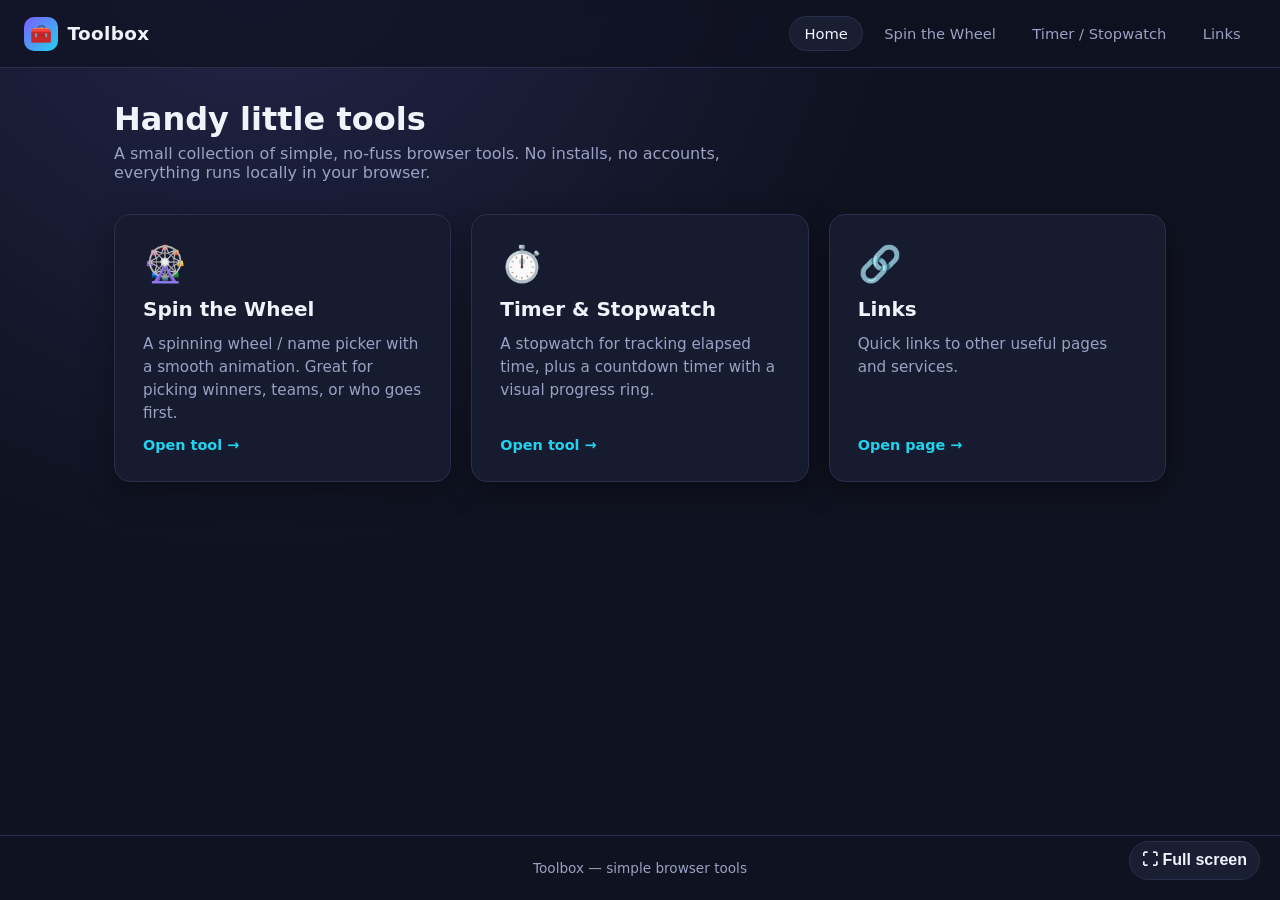
==== index.html @ f1cfe688 "Add tooling webpage: wheel picker, timer/stopwatch, and links page Static site with a home page, a c" ====
<!doctype html>
<html lang="en">
<head>
  <meta charset="UTF-8" />
  <meta name="viewport" content="width=device-width, initial-scale=1.0" />
  <title>Toolbox</title>
  <link rel="stylesheet" href="css/style.css" />
</head>
<body>
  <header class="site-header">
    <div class="brand">
      <span class="brand-mark">🧰</span>
      Toolbox
    </div>
    <nav class="site-nav">
      <a href="index.html" class="active">Home</a>
      <a href="wheel.html">Spin the Wheel</a>
      <a href="timer.html">Timer / Stopwatch</a>
      <a href="links.html">Links</a>
    </nav>
  </header>

  <main>
    <h1 class="page-title">Handy little tools</h1>
    <p class="page-subtitle">A small collection of simple, no-fuss browser tools. No installs, no accounts, everything runs locally in your browser.</p>

    <div class="card-grid">
      <a class="tool-card" href="wheel.html">
        <span class="icon">🎡</span>
        <h2>Spin the Wheel</h2>
        <p>A spinning wheel / name picker with a smooth animation. Great for picking winners, teams, or who goes first.</p>
        <span class="go">Open tool →</span>
      </a>

      <a class="tool-card" href="timer.html">
        <span class="icon">⏱️</span>
        <h2>Timer &amp; Stopwatch</h2>
        <p>A stopwatch for tracking elapsed time, plus a countdown timer with a visual progress ring.</p>
        <span class="go">Open tool →</span>
      </a>

      <a class="tool-card" href="links.html">
        <span class="icon">🔗</span>
        <h2>Links</h2>
        <p>Quick links to other useful pages and services.</p>
        <span class="go">Open page →</span>
      </a>
    </div>
  </main>

  <footer class="site-footer">Toolbox &mdash; simple browser tools</footer>
  <script src="js/fullscreen.js"></script>
</body>
</html>
---- css/style.css ----
:root {
  --bg: #0f1220;
  --bg-elevated: #1a1e33;
  --bg-card: #171b30;
  --text: #f1f3fb;
  --text-dim: #9aa1c4;
  --accent: #7c5cff;
  --accent-2: #22d3ee;
  --accent-3: #f472b6;
  --success: #34d399;
  --danger: #f87171;
  --border: #2a2f4d;
  --radius: 16px;
  --shadow: 0 10px 30px rgba(0, 0, 0, 0.35);
}

* {
  box-sizing: border-box;
}

html, body {
  margin: 0;
  padding: 0;
}

body {
  min-height: 100vh;
  background: radial-gradient(circle at 20% -10%, #23264a 0%, var(--bg) 45%) fixed;
  color: var(--text);
  font-family: "Segoe UI", system-ui, -apple-system, Roboto, sans-serif;
  display: flex;
  flex-direction: column;
}

a {
  color: inherit;
  text-decoration: none;
}

.site-header {
  display: flex;
  align-items: center;
  justify-content: space-between;
  padding: 1rem 1.5rem;
  border-bottom: 1px solid var(--border);
  background: rgba(15, 18, 32, 0.7);
  backdrop-filter: blur(8px);
  position: sticky;
  top: 0;
  z-index: 50;
}

.brand {
  display: flex;
  align-items: center;
  gap: 0.6rem;
  font-weight: 700;
  font-size: 1.15rem;
  letter-spacing: 0.02em;
}

.brand-mark {
  display: inline-grid;
  place-items: center;
  width: 34px;
  height: 34px;
  border-radius: 10px;
  background: linear-gradient(135deg, var(--accent), var(--accent-2));
  font-size: 1.1rem;
}

nav.site-nav {
  display: flex;
  gap: 0.35rem;
  flex-wrap: wrap;
}

nav.site-nav a {
  padding: 0.5rem 0.9rem;
  border-radius: 999px;
  font-size: 0.92rem;
  color: var(--text-dim);
  border: 1px solid transparent;
  transition: all 0.15s ease;
}

nav.site-nav a:hover {
  color: var(--text);
  border-color: var(--border);
}

nav.site-nav a.active {
  color: var(--text);
  background: var(--bg-elevated);
  border-color: var(--border);
}

main {
  flex: 1;
  width: 100%;
  max-width: 1100px;
  margin: 0 auto;
  padding: 2rem 1.5rem 4rem;
}

footer.site-footer {
  text-align: center;
  padding: 1.5rem;
  color: var(--text-dim);
  font-size: 0.85rem;
  border-top: 1px solid var(--border);
}

.page-title {
  font-size: 2rem;
  margin: 0 0 0.4rem;
}

.page-subtitle {
  color: var(--text-dim);
  margin: 0 0 2rem;
  max-width: 60ch;
}

.card-grid {
  display: grid;
  grid-template-columns: repeat(auto-fit, minmax(260px, 1fr));
  gap: 1.25rem;
}

.tool-card {
  background: var(--bg-card);
  border: 1px solid var(--border);
  border-radius: var(--radius);
  padding: 1.75rem;
  display: flex;
  flex-direction: column;
  gap: 0.75rem;
  box-shadow: var(--shadow);
  transition: transform 0.18s ease, border-color 0.18s ease;
}

.tool-card:hover {
  transform: translateY(-4px);
  border-color: var(--accent);
}

.tool-card .icon {
  font-size: 2.2rem;
}

.tool-card h2 {
  margin: 0;
  font-size: 1.25rem;
}

.tool-card p {
  margin: 0;
  color: var(--text-dim);
  font-size: 0.95rem;
  line-height: 1.5;
}

.tool-card .go {
  margin-top: auto;
  color: var(--accent-2);
  font-weight: 600;
  font-size: 0.9rem;
}

.panel {
  background: var(--bg-card);
  border: 1px solid var(--border);
  border-radius: var(--radius);
  padding: 1.75rem;
  box-shadow: var(--shadow);
}

.btn {
  appearance: none;
  border: 1px solid var(--border);
  background: var(--bg-elevated);
  color: var(--text);
  padding: 0.65rem 1.2rem;
  border-radius: 10px;
  font-size: 0.95rem;
  font-weight: 600;
  cursor: pointer;
  transition: all 0.15s ease;
  display: inline-flex;
  align-items: center;
  gap: 0.5rem;
}

.btn:hover {
  border-color: var(--accent);
}

.btn:active {
  transform: scale(0.97);
}

.btn:disabled {
  opacity: 0.5;
  cursor: not-allowed;
}

.btn-primary {
  background: linear-gradient(135deg, var(--accent), var(--accent-2));
  border-color: transparent;
  color: #0b0d1a;
}

.btn-primary:hover {
  filter: brightness(1.08);
}

.btn-danger {
  background: rgba(248, 113, 113, 0.12);
  border-color: rgba(248, 113, 113, 0.4);
  color: #ffb4b4;
}

.btn-ghost {
  background: transparent;
}

.btn-row {
  display: flex;
  flex-wrap: wrap;
  gap: 0.6rem;
  align-items: center;
}

.fullscreen-controls {
  position: fixed;
  bottom: 1.25rem;
  right: 1.25rem;
  display: flex;
  gap: 0.5rem;
  z-index: 60;
}

.fullscreen-controls .btn {
  padding: 0.6rem 0.75rem;
  border-radius: 999px;
  font-size: 1rem;
}

textarea, input[type="text"], input[type="number"] {
  font-family: inherit;
  background: var(--bg);
  border: 1px solid var(--border);
  color: var(--text);
  border-radius: 10px;
  padding: 0.6rem 0.8rem;
  font-size: 0.95rem;
}

textarea:focus, input:focus {
  outline: none;
  border-color: var(--accent);
}

.links-grid {
  display: grid;
  grid-template-columns: repeat(auto-fit, minmax(280px, 1fr));
  gap: 1.25rem;
}

.link-card {
  background: var(--bg-card);
  border: 1px solid var(--border);
  border-radius: var(--radius);
  padding: 2rem;
  display: flex;
  flex-direction: column;
  gap: 1rem;
  align-items: flex-start;
  box-shadow: var(--shadow);
}

.link-card .icon {
  font-size: 2.5rem;
}

.link-card h2 {
  margin: 0;
}

.link-card p {
  margin: 0;
  color: var(--text-dim);
}

@media (max-width: 640px) {
  .site-header {
    flex-direction: column;
    align-items: flex-start;
    gap: 0.75rem;
  }
}
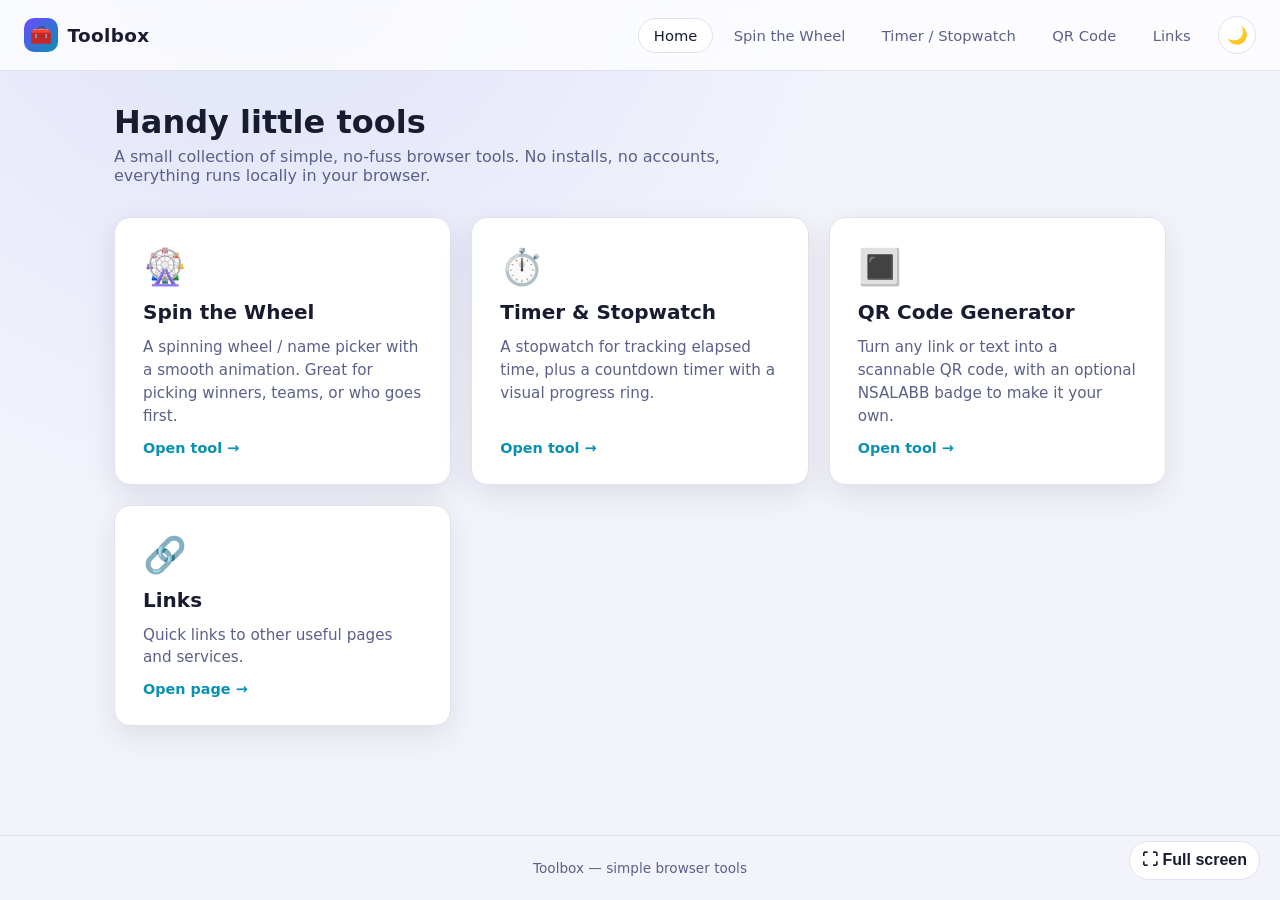
==== commit 35c94a82: "Add favicon/meta tags, light/dark theme, persistence, spacebar spin, and QR generator - Add favicon." ====
--- a/index.html
+++ b/index.html
@@ -2,8 +2,23 @@
 <html lang="en">
 <head>
   <meta charset="UTF-8" />
+  <script>
+    (function () {
+      try {
+        var t = localStorage.getItem("toolbox-theme");
+        if (!t) t = window.matchMedia("(prefers-color-scheme: light)").matches ? "light" : "dark";
+        document.documentElement.setAttribute("data-theme", t);
+      } catch (e) {}
+    })();
+  </script>
   <meta name="viewport" content="width=device-width, initial-scale=1.0" />
   <title>Toolbox</title>
+  <meta name="description" content="A small collection of simple browser tools: a spin-the-wheel name picker, a timer/stopwatch, and a QR code generator." />
+  <meta property="og:title" content="Toolbox" />
+  <meta property="og:description" content="Simple browser tools — wheel picker, timer/stopwatch, QR generator, and links." />
+  <meta property="og:type" content="website" />
+  <meta name="theme-color" content="#7c5cff" />
+  <link rel="icon" href="favicon.svg" type="image/svg+xml" />
   <link rel="stylesheet" href="css/style.css" />
 </head>
 <body>
@@ -16,6 +31,7 @@
       <a href="index.html" class="active">Home</a>
       <a href="wheel.html">Spin the Wheel</a>
       <a href="timer.html">Timer / Stopwatch</a>
+      <a href="qr.html">QR Code</a>
       <a href="links.html">Links</a>
     </nav>
   </header>
@@ -39,6 +55,13 @@
         <span class="go">Open tool →</span>
       </a>
 
+      <a class="tool-card" href="qr.html">
+        <span class="icon">🔳</span>
+        <h2>QR Code Generator</h2>
+        <p>Turn any link or text into a scannable QR code, with an optional NSALABB badge to make it your own.</p>
+        <span class="go">Open tool →</span>
+      </a>
+
       <a class="tool-card" href="links.html">
         <span class="icon">🔗</span>
         <h2>Links</h2>
@@ -49,6 +72,7 @@
   </main>
 
   <footer class="site-footer">Toolbox &mdash; simple browser tools</footer>
+  <script src="js/theme.js"></script>
   <script src="js/fullscreen.js"></script>
 </body>
 </html>
--- a/css/style.css
+++ b/css/style.css
@@ -1,7 +1,9 @@
 :root {
   --bg: #0f1220;
+  --bg-glow: #23264a;
   --bg-elevated: #1a1e33;
   --bg-card: #171b30;
+  --header-bg: rgba(15, 18, 32, 0.7);
   --text: #f1f3fb;
   --text-dim: #9aa1c4;
   --accent: #7c5cff;
@@ -14,6 +16,23 @@
   --shadow: 0 10px 30px rgba(0, 0, 0, 0.35);
 }
 
+:root[data-theme="light"] {
+  --bg: #f3f4fb;
+  --bg-glow: #dfe2fa;
+  --bg-elevated: #ffffff;
+  --bg-card: #ffffff;
+  --header-bg: rgba(255, 255, 255, 0.75);
+  --text: #191c30;
+  --text-dim: #5b6089;
+  --accent: #6d4aff;
+  --accent-2: #0891b2;
+  --accent-3: #db2777;
+  --success: #059669;
+  --danger: #dc2626;
+  --border: #dfe1f2;
+  --shadow: 0 10px 30px rgba(25, 28, 48, 0.1);
+}
+
 * {
   box-sizing: border-box;
 }
@@ -25,11 +44,12 @@
 
 body {
   min-height: 100vh;
-  background: radial-gradient(circle at 20% -10%, #23264a 0%, var(--bg) 45%) fixed;
+  background: radial-gradient(circle at 20% -10%, var(--bg-glow) 0%, var(--bg) 45%) fixed;
   color: var(--text);
   font-family: "Segoe UI", system-ui, -apple-system, Roboto, sans-serif;
   display: flex;
   flex-direction: column;
+  transition: background-color 0.2s ease, color 0.2s ease;
 }
 
 a {
@@ -41,9 +61,10 @@
   display: flex;
   align-items: center;
   justify-content: space-between;
+  gap: 1rem;
   padding: 1rem 1.5rem;
   border-bottom: 1px solid var(--border);
-  background: rgba(15, 18, 32, 0.7);
+  background: var(--header-bg);
   backdrop-filter: blur(8px);
   position: sticky;
   top: 0;
@@ -69,6 +90,13 @@
   font-size: 1.1rem;
 }
 
+.header-right {
+  display: flex;
+  align-items: center;
+  gap: 0.75rem;
+  flex-wrap: wrap;
+}
+
 nav.site-nav {
   display: flex;
   gap: 0.35rem;
@@ -93,6 +121,30 @@
   color: var(--text);
   background: var(--bg-elevated);
   border-color: var(--border);
+}
+
+.theme-toggle-btn {
+  appearance: none;
+  width: 38px;
+  height: 38px;
+  flex: none;
+  display: inline-grid;
+  place-items: center;
+  border-radius: 999px;
+  border: 1px solid var(--border);
+  background: var(--bg-elevated);
+  color: var(--text);
+  font-size: 1.05rem;
+  cursor: pointer;
+  transition: border-color 0.15s ease, transform 0.15s ease;
+}
+
+.theme-toggle-btn:hover {
+  border-color: var(--accent);
+}
+
+.theme-toggle-btn:active {
+  transform: scale(0.94);
 }
 
 main {
@@ -120,6 +172,16 @@
   color: var(--text-dim);
   margin: 0 0 2rem;
   max-width: 60ch;
+}
+
+kbd {
+  display: inline-block;
+  padding: 0.1rem 0.5rem;
+  border-radius: 6px;
+  border: 1px solid var(--border);
+  background: var(--bg-elevated);
+  font-family: inherit;
+  font-size: 0.85em;
 }
 
 .card-grid {
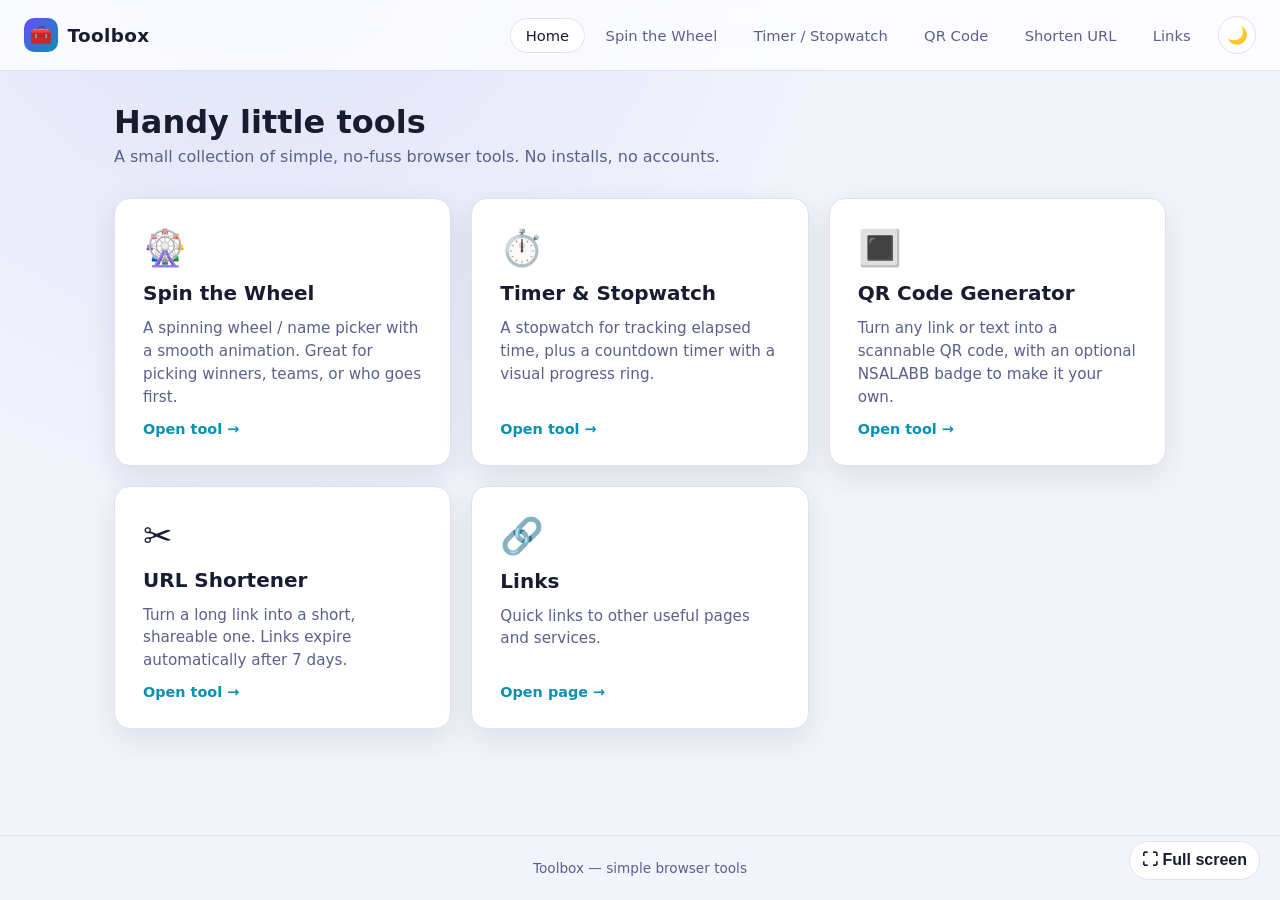
==== commit ba6adcf2: "Add URL shortener backed by Pages Functions + KV Adds a real URL shortener (not just client-side enc" ====
--- a/index.html
+++ b/index.html
@@ -13,9 +13,9 @@
   </script>
   <meta name="viewport" content="width=device-width, initial-scale=1.0" />
   <title>Toolbox</title>
-  <meta name="description" content="A small collection of simple browser tools: a spin-the-wheel name picker, a timer/stopwatch, and a QR code generator." />
+  <meta name="description" content="A small collection of simple browser tools: a spin-the-wheel name picker, a timer/stopwatch, a QR code generator, and a URL shortener." />
   <meta property="og:title" content="Toolbox" />
-  <meta property="og:description" content="Simple browser tools — wheel picker, timer/stopwatch, QR generator, and links." />
+  <meta property="og:description" content="Simple browser tools — wheel picker, timer/stopwatch, QR generator, URL shortener, and links." />
   <meta property="og:type" content="website" />
   <meta name="theme-color" content="#7c5cff" />
   <link rel="icon" href="favicon.svg" type="image/svg+xml" />
@@ -32,13 +32,14 @@
       <a href="wheel.html">Spin the Wheel</a>
       <a href="timer.html">Timer / Stopwatch</a>
       <a href="qr.html">QR Code</a>
+      <a href="shorten.html">Shorten URL</a>
       <a href="links.html">Links</a>
     </nav>
   </header>
 
   <main>
     <h1 class="page-title">Handy little tools</h1>
-    <p class="page-subtitle">A small collection of simple, no-fuss browser tools. No installs, no accounts, everything runs locally in your browser.</p>
+    <p class="page-subtitle">A small collection of simple, no-fuss browser tools. No installs, no accounts.</p>
 
     <div class="card-grid">
       <a class="tool-card" href="wheel.html">
@@ -62,6 +63,13 @@
         <span class="go">Open tool →</span>
       </a>
 
+      <a class="tool-card" href="shorten.html">
+        <span class="icon">✂️</span>
+        <h2>URL Shortener</h2>
+        <p>Turn a long link into a short, shareable one. Links expire automatically after 7 days.</p>
+        <span class="go">Open tool →</span>
+      </a>
+
       <a class="tool-card" href="links.html">
         <span class="icon">🔗</span>
         <h2>Links</h2>
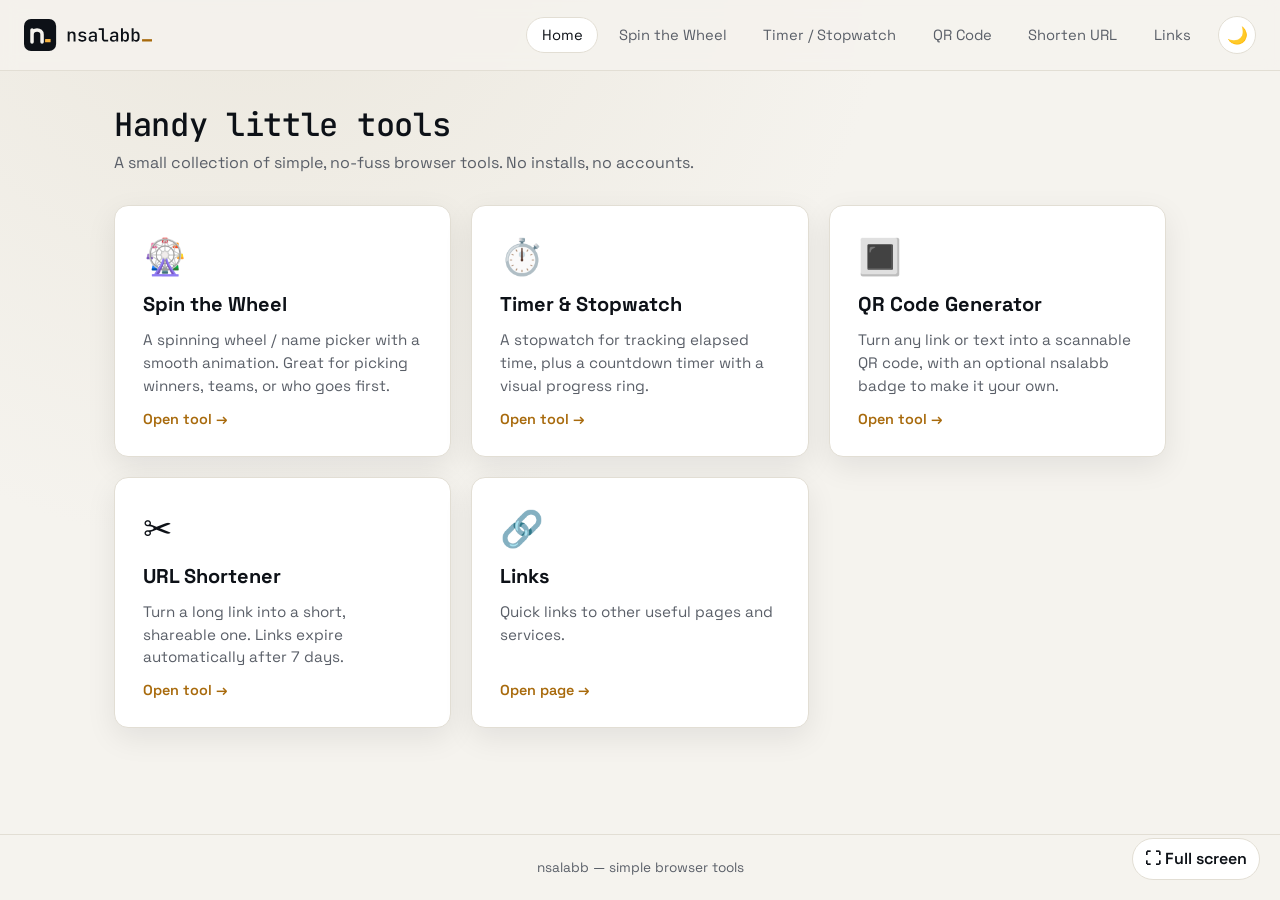
==== commit 82822911: "Rebrand the site to the nsalabb brand kit Replaces the "Toolbox" branding with the nsalabb "Prompt" " ====
--- a/index.html
+++ b/index.html
@@ -12,21 +12,27 @@
     })();
   </script>
   <meta name="viewport" content="width=device-width, initial-scale=1.0" />
-  <title>Toolbox</title>
+  <title>nsalabb tools</title>
   <meta name="description" content="A small collection of simple browser tools: a spin-the-wheel name picker, a timer/stopwatch, a QR code generator, and a URL shortener." />
-  <meta property="og:title" content="Toolbox" />
+  <meta property="og:title" content="nsalabb tools" />
   <meta property="og:description" content="Simple browser tools — wheel picker, timer/stopwatch, QR generator, URL shortener, and links." />
   <meta property="og:type" content="website" />
-  <meta name="theme-color" content="#7c5cff" />
-  <link rel="icon" href="favicon.svg" type="image/svg+xml" />
+  <meta name="theme-color" content="#0D1117" />
+  <link rel="icon" href="/favicon.ico" sizes="48x48" />
+  <link rel="icon" href="/favicon.svg" type="image/svg+xml" />
+  <link rel="apple-touch-icon" href="/apple-touch-icon.png" />
+  <link rel="manifest" href="/site.webmanifest" />
+  <link rel="preconnect" href="https://fonts.googleapis.com" />
+  <link rel="preconnect" href="https://fonts.gstatic.com" crossorigin />
+  <link rel="stylesheet" href="https://fonts.googleapis.com/css2?family=JetBrains+Mono:wght@500&family=Space+Grotesk:wght@400;500;600;700&display=swap" />
   <link rel="stylesheet" href="css/style.css" />
 </head>
 <body>
   <header class="site-header">
-    <div class="brand">
-      <span class="brand-mark">🧰</span>
-      Toolbox
-    </div>
+    <a class="brand" href="index.html" aria-label="nsalabb tools home">
+      <img class="brand-logo brand-logo-dark" src="img/brand/nsalabb-lockup-dark.svg" alt="nsalabb" width="129" height="32" />
+      <img class="brand-logo brand-logo-light" src="img/brand/nsalabb-lockup-light.svg" alt="nsalabb" width="129" height="32" />
+    </a>
     <nav class="site-nav">
       <a href="index.html" class="active">Home</a>
       <a href="wheel.html">Spin the Wheel</a>
@@ -59,7 +65,7 @@
       <a class="tool-card" href="qr.html">
         <span class="icon">🔳</span>
         <h2>QR Code Generator</h2>
-        <p>Turn any link or text into a scannable QR code, with an optional NSALABB badge to make it your own.</p>
+        <p>Turn any link or text into a scannable QR code, with an optional nsalabb badge to make it your own.</p>
         <span class="go">Open tool →</span>
       </a>
 
@@ -79,7 +85,7 @@
     </div>
   </main>
 
-  <footer class="site-footer">Toolbox &mdash; simple browser tools</footer>
+  <footer class="site-footer">nsalabb &mdash; simple browser tools</footer>
   <script src="js/theme.js"></script>
   <script src="js/fullscreen.js"></script>
 </body>
--- a/css/style.css
+++ b/css/style.css
@@ -1,36 +1,43 @@
 :root {
-  --bg: #0f1220;
-  --bg-glow: #23264a;
-  --bg-elevated: #1a1e33;
-  --bg-card: #171b30;
-  --header-bg: rgba(15, 18, 32, 0.7);
-  --text: #f1f3fb;
-  --text-dim: #9aa1c4;
-  --accent: #7c5cff;
-  --accent-2: #22d3ee;
-  --accent-3: #f472b6;
-  --success: #34d399;
+  /* nsalabb brand: ink #0D1117, panel #161B22, paper #F5F3EE, amber #F5B342, amber-deep #A86A0C */
+  --bg: #0d1117;
+  --bg-glow: #161b22;
+  --bg-elevated: #1c222b;
+  --bg-card: #161b22;
+  --header-bg: rgba(13, 17, 23, 0.82);
+  --text: #f5f3ee;
+  --text-dim: #9da3ad;
+  --accent: #f5b342;
+  --accent-2: #f5b342;
+  --accent-3: #f5b342;
+  --primary-bg: #f5b342;
+  --primary-text: #0d1117;
+  --success: #3fb950;
   --danger: #f87171;
-  --border: #2a2f4d;
-  --radius: 16px;
+  --border: #272d37;
+  --radius: 14px;
   --shadow: 0 10px 30px rgba(0, 0, 0, 0.35);
+  --font-ui: "Space Grotesk", system-ui, -apple-system, "Segoe UI", Roboto, sans-serif;
+  --font-mono: "JetBrains Mono", ui-monospace, SFMono-Regular, Menlo, Consolas, monospace;
 }
 
 :root[data-theme="light"] {
-  --bg: #f3f4fb;
-  --bg-glow: #dfe2fa;
+  --bg: #f5f3ee;
+  --bg-glow: #ebe7dd;
   --bg-elevated: #ffffff;
   --bg-card: #ffffff;
-  --header-bg: rgba(255, 255, 255, 0.75);
-  --text: #191c30;
-  --text-dim: #5b6089;
-  --accent: #6d4aff;
-  --accent-2: #0891b2;
-  --accent-3: #db2777;
-  --success: #059669;
+  --header-bg: rgba(245, 243, 238, 0.85);
+  --text: #0d1117;
+  --text-dim: #5a5f68;
+  --accent: #a86a0c;
+  --accent-2: #a86a0c;
+  --accent-3: #a86a0c;
+  --primary-bg: #0d1117;
+  --primary-text: #f5f3ee;
+  --success: #1a7f37;
   --danger: #dc2626;
-  --border: #dfe1f2;
-  --shadow: 0 10px 30px rgba(25, 28, 48, 0.1);
+  --border: #e2ded4;
+  --shadow: 0 10px 30px rgba(13, 17, 23, 0.08);
 }
 
 * {
@@ -43,10 +50,11 @@
 }
 
 body {
+  accent-color: var(--accent);
   min-height: 100vh;
   background: radial-gradient(circle at 20% -10%, var(--bg-glow) 0%, var(--bg) 45%) fixed;
   color: var(--text);
-  font-family: "Segoe UI", system-ui, -apple-system, Roboto, sans-serif;
+  font-family: var(--font-ui);
   display: flex;
   flex-direction: column;
   transition: background-color 0.2s ease, color 0.2s ease;
@@ -74,20 +82,24 @@
 .brand {
   display: flex;
   align-items: center;
-  gap: 0.6rem;
-  font-weight: 700;
-  font-size: 1.15rem;
-  letter-spacing: 0.02em;
-}
-
-.brand-mark {
-  display: inline-grid;
-  place-items: center;
-  width: 34px;
-  height: 34px;
-  border-radius: 10px;
-  background: linear-gradient(135deg, var(--accent), var(--accent-2));
-  font-size: 1.1rem;
+}
+
+.brand-logo {
+  display: block;
+  height: 32px;
+  width: auto;
+}
+
+.brand-logo-light {
+  display: none;
+}
+
+:root[data-theme="light"] .brand-logo-dark {
+  display: none;
+}
+
+:root[data-theme="light"] .brand-logo-light {
+  display: block;
 }
 
 .header-right {
@@ -164,6 +176,9 @@
 }
 
 .page-title {
+  font-family: var(--font-mono);
+  font-weight: 500;
+  letter-spacing: -0.01em;
   font-size: 2rem;
   margin: 0 0 0.4rem;
 }
@@ -240,6 +255,7 @@
 
 .btn {
   appearance: none;
+  font-family: inherit;
   border: 1px solid var(--border);
   background: var(--bg-elevated);
   color: var(--text);
@@ -268,9 +284,9 @@
 }
 
 .btn-primary {
-  background: linear-gradient(135deg, var(--accent), var(--accent-2));
+  background: var(--primary-bg);
   border-color: transparent;
-  color: #0b0d1a;
+  color: var(--primary-text);
 }
 
 .btn-primary:hover {
@@ -309,7 +325,7 @@
   font-size: 1rem;
 }
 
-textarea, input[type="text"], input[type="number"] {
+textarea, input[type="text"], input[type="number"], input[type="url"] {
   font-family: inherit;
   background: var(--bg);
   border: 1px solid var(--border);
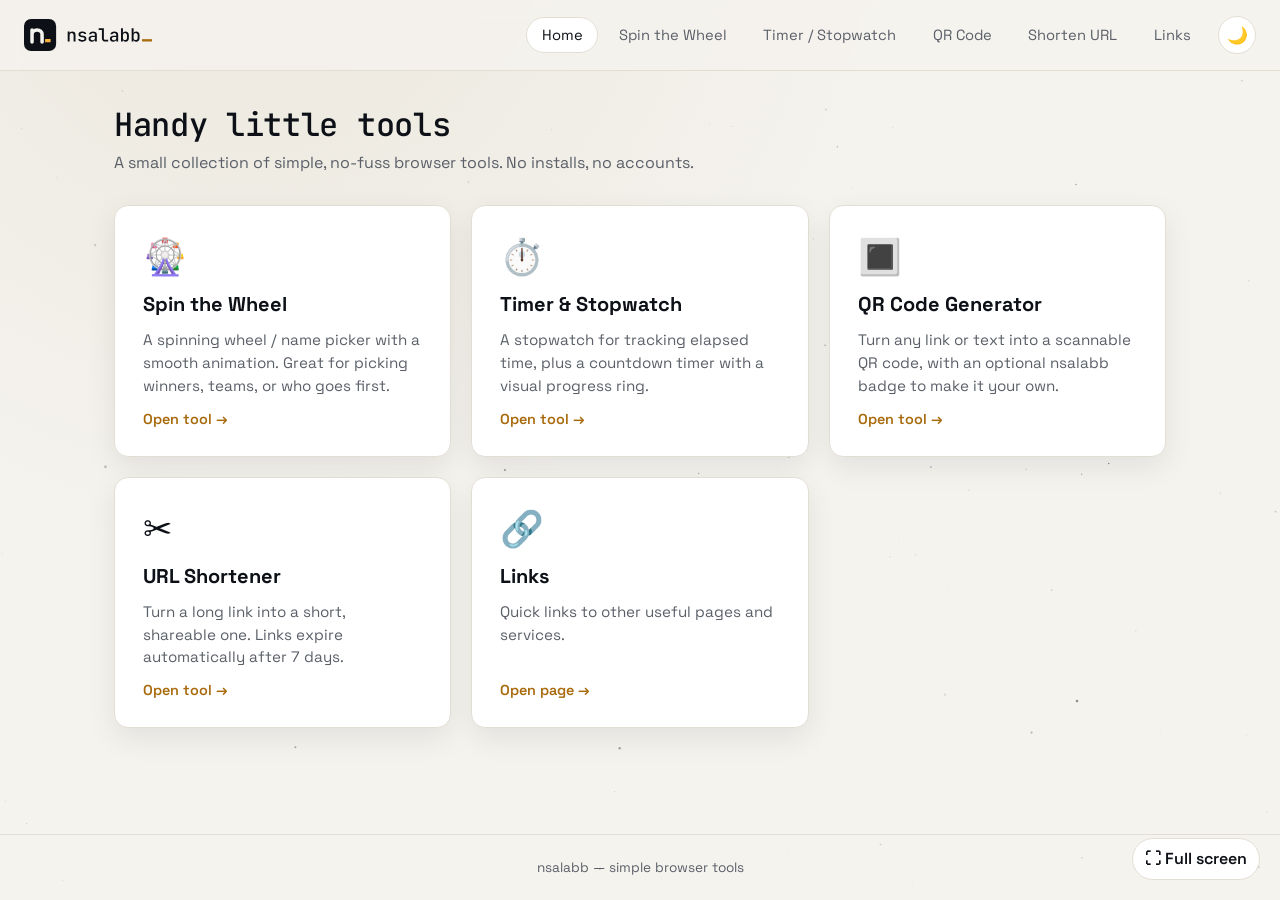
==== commit feb27881: "Add the shared nsalabb twinkling starfield background Adds js/starfield.js (the same starfield used " ====
--- a/index.html
+++ b/index.html
@@ -87,6 +87,7 @@
 
   <footer class="site-footer">nsalabb &mdash; simple browser tools</footer>
   <script src="js/theme.js"></script>
+  <script src="js/starfield.js"></script>
   <script src="js/fullscreen.js"></script>
 </body>
 </html>
--- a/css/style.css
+++ b/css/style.css
@@ -19,6 +19,9 @@
   --shadow: 0 10px 30px rgba(0, 0, 0, 0.35);
   --font-ui: "Space Grotesk", system-ui, -apple-system, "Segoe UI", Roboto, sans-serif;
   --font-mono: "JetBrains Mono", ui-monospace, SFMono-Regular, Menlo, Consolas, monospace;
+  /* Star tints read by js/starfield.js (shared nsalabb.se starfield). */
+  --nl-text: #f5f3ee;
+  --nl-accent: #f5b342;
 }
 
 :root[data-theme="light"] {
@@ -38,6 +41,8 @@
   --danger: #dc2626;
   --border: #e2ded4;
   --shadow: 0 10px 30px rgba(13, 17, 23, 0.08);
+  --nl-text: #0d1117;
+  --nl-accent: #a86a0c;
 }
 
 * {
@@ -58,6 +63,15 @@
   display: flex;
   flex-direction: column;
   transition: background-color 0.2s ease, color 0.2s ease;
+}
+
+.starfield {
+  position: fixed;
+  inset: 0;
+  width: 100%;
+  height: 100%;
+  z-index: -1;
+  pointer-events: none;
 }
 
 a {
